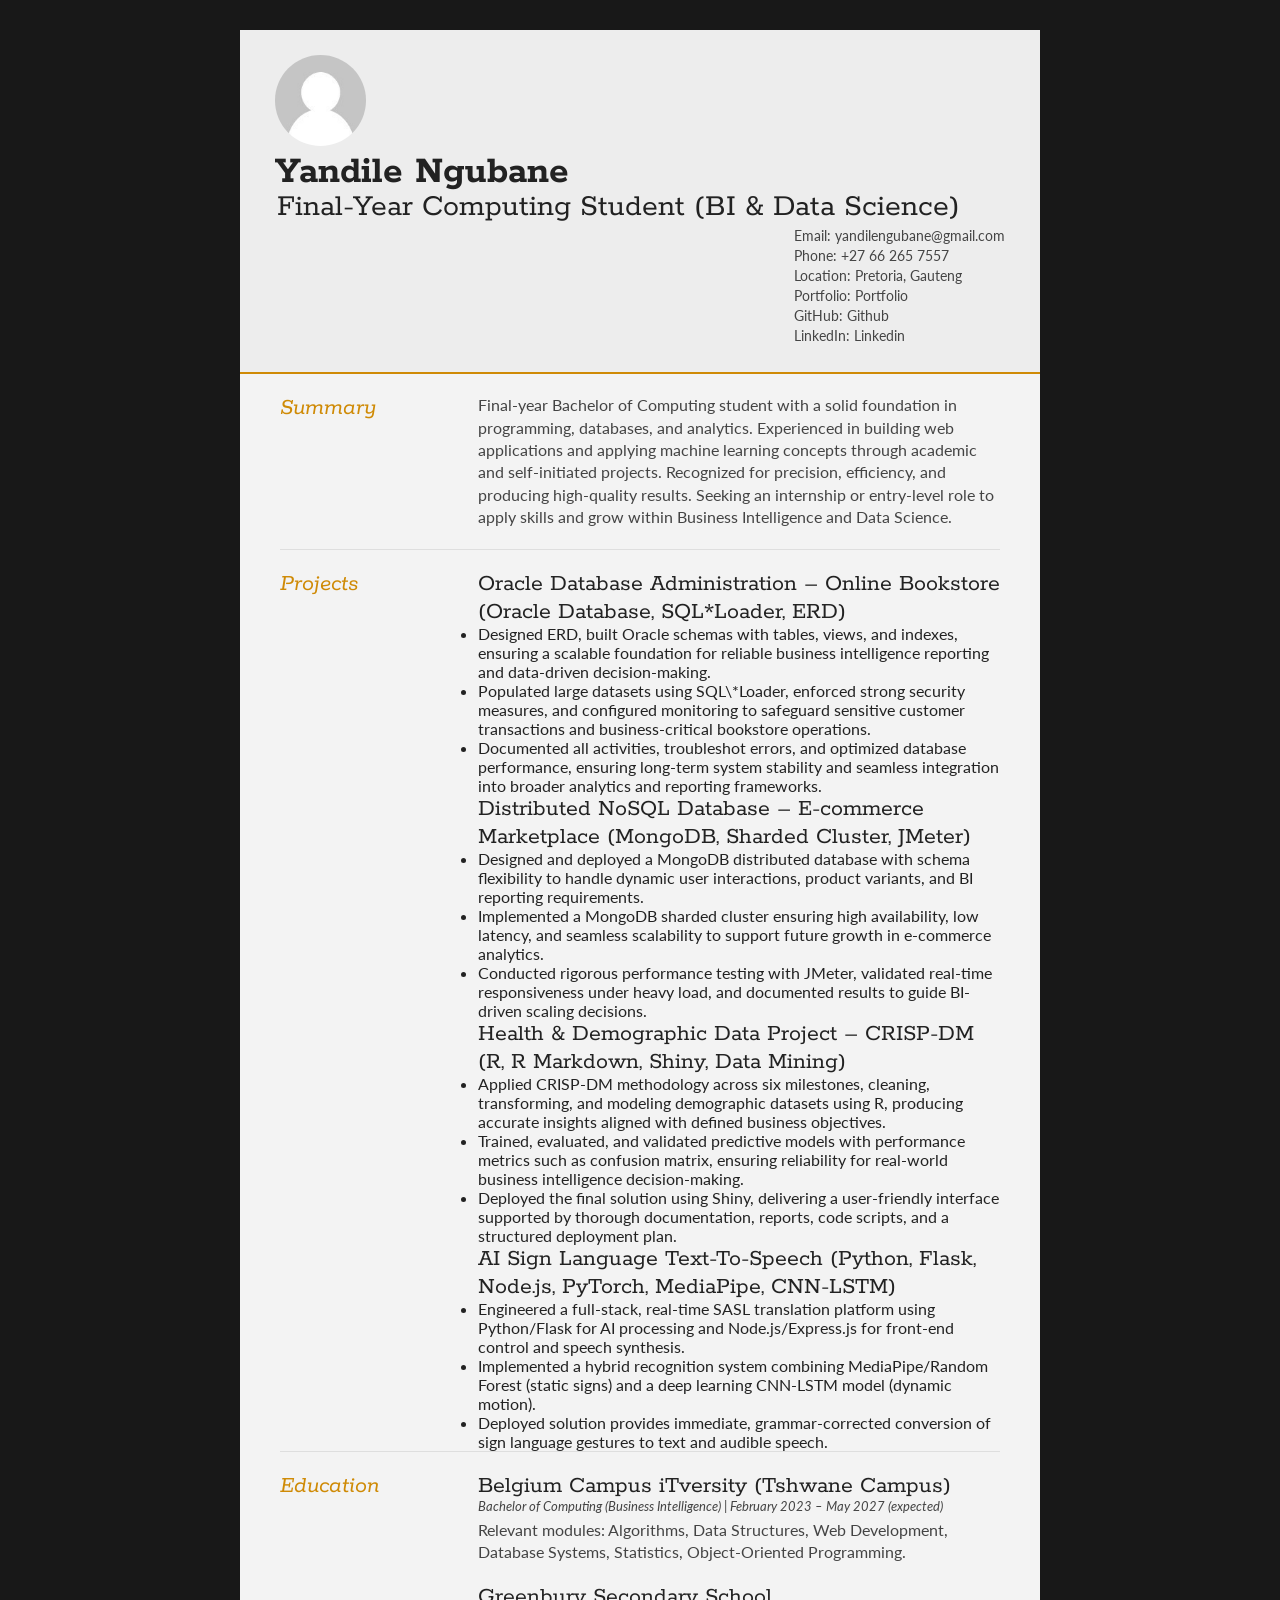
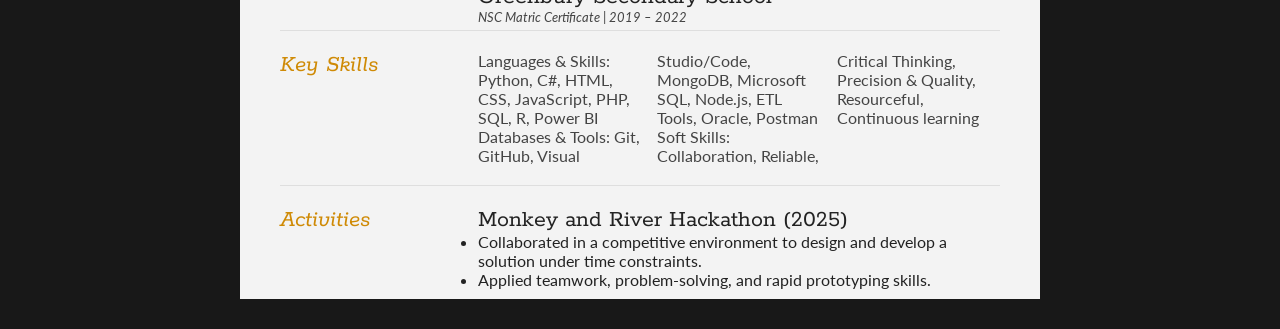
==== resume/index.html @ 49eb4b62 "Add files via upload" ====
<!DOCTYPE html>
<html lang="en">
<head>
    <title>Yandile Ngubane - Curriculum Vitae</title>

    <meta name="viewport" content="width=device-width"/>
    <meta name="description" content="Curriculum Vitae of Yandile Ngubane"/>
    <meta charset="UTF-8"> 

    <link rel="stylesheet" href="style.css" />
    <link href="https://fonts.googleapis.com/css?family=Rokkitt:400,700|Lato:400,300" rel="stylesheet" type="text/css">
</head>
<body id="top">
<div id="cv" class="instaFade">
    <div class="mainDetails">
        <div id="headshot" class="quickFade">
            <img src="headshot.jpg" alt="Yandile Ngubane Profile Picture" /> 
        </div>

        <div id="name">
            <h1 class="quickFade delayTwo">Yandile Ngubane</h1>
            <h2 class="quickFade delayThree">Final-Year Computing Student (BI & Data Science)</h2>
        </div>

        <div id="contactDetails" class="quickFade delayFour">
            <ul>
                <li>Email: <a href="mailto:yandilengubane@gmail.com">yandilengubane@gmail.com</a></li>
                <li>Phone: +27 66 265 7557</li>
                <li>Location: Pretoria, Gauteng</li>
                <li>Portfolio: <a href="https://natidaschoolboy.github.io/yandilengubanecv.github.io/" target="_blank">Portfolio</a></li>
                <li>GitHub: <a href="https://github.com/natidaschoolboy" target="_blank">Github</a></li>
                <li>LinkedIn: <a href="https://www.linkedin.com/in/yandile-ngubane-a093a6238?utm_source=share&utm_campaign=share_via&utm_content=profile&utm_medium=android_app" target="_blank">Linkedin</a></li>
            </ul>
        </div>
        <div class="clear"></div>
    </div>

    <div id="mainArea" class="quickFade delayFive">
        <section>
            <article>
                <div class="sectionTitle">
                    <h1>Summary</h1>
                </div>
                <div class="sectionContent">
                    <p>Final-year Bachelor of Computing student with a solid foundation in programming, databases, and analytics. Experienced in building web applications and applying machine learning concepts through academic and self-initiated projects. Recognized for precision, efficiency, and producing high-quality results. Seeking an internship or entry-level role to apply skills and grow within Business Intelligence and Data Science.</p>
                </div>
            </article>
            <div class="clear"></div>
        </section>

        <section>
            <div class="sectionTitle">
                <h1>Projects</h1>
            </div>
            <div class="sectionContent">
                
                <article>
                    <h2>Oracle Database Administration – Online Bookstore (Oracle Database, SQL*Loader, ERD)</h2>
                    <ul>
                        <li>Designed ERD, built Oracle schemas with tables, views, and indexes, ensuring a scalable foundation for reliable business intelligence reporting and data-driven decision-making.</li>
                        <li>Populated large datasets using SQL\*Loader, enforced strong security measures, and configured monitoring to safeguard sensitive customer transactions and business-critical bookstore operations.</li>
                        <li>Documented all activities, troubleshot errors, and optimized database performance, ensuring long-term system stability and seamless integration into broader analytics and reporting frameworks.</li>
                    </ul>
                </article>

                <article>
                    <h2>Distributed NoSQL Database – E-commerce Marketplace (MongoDB, Sharded Cluster, JMeter)</h2>
                    <ul>
                        <li>Designed and deployed a MongoDB distributed database with schema flexibility to handle dynamic user interactions, product variants, and BI reporting requirements.</li>
                        <li>Implemented a MongoDB sharded cluster ensuring high availability, low latency, and seamless scalability to support future growth in e-commerce analytics.</li>
                        <li>Conducted rigorous performance testing with JMeter, validated real-time responsiveness under heavy load, and documented results to guide BI-driven scaling decisions.</li>
                    </ul>
                </article>

                <article>
                    <h2>Health & Demographic Data Project – CRISP-DM (R, R Markdown, Shiny, Data Mining)</h2>
                    <ul>
                        <li>Applied CRISP-DM methodology across six milestones, cleaning, transforming, and modeling demographic datasets using R, producing accurate insights aligned with defined business objectives.</li>
                        <li>Trained, evaluated, and validated predictive models with performance metrics such as confusion matrix, ensuring reliability for real-world business intelligence decision-making.</li>
                        <li>Deployed the final solution using Shiny, delivering a user-friendly interface supported by thorough documentation, reports, code scripts, and a structured deployment plan.</li>
                    </ul>
                </article>
                
                <article>
                    <h2>AI Sign Language Text-To-Speech (Python, Flask, Node.js, PyTorch, MediaPipe, CNN-LSTM)</h2>
                    <ul>
                        <li>Engineered a full-stack, real-time SASL translation platform using Python/Flask for AI processing and Node.js/Express.js for front-end control and speech synthesis.</li>
                        <li>Implemented a hybrid recognition system combining MediaPipe/Random Forest (static signs) and a deep learning CNN-LSTM model (dynamic motion).</li>
                        <li>Deployed solution provides immediate, grammar-corrected conversion of sign language gestures to text and audible speech.</li>
                    </ul>
                </article>
            </div>
            <div class="clear"></div>
        </section>

        <section>
            <div class="sectionTitle">
                <h1>Education</h1>
            </div>
            <div class="sectionContent">
                <article>
                    <h2>Belgium Campus iTversity (Tshwane Campus)</h2>
                    <p class="subDetails">Bachelor of Computing (Business Intelligence) | February 2023 – May 2027 (expected)</p>
                    <p>Relevant modules: Algorithms, Data Structures, Web Development, Database Systems, Statistics, Object-Oriented Programming.</p>
                </article>
                <article>
                    <h2>Greenbury Secondary School</h2>
                    <p class="subDetails">NSC Matric Certificate | 2019 – 2022</p>
                </article>
            </div>
            <div class="clear"></div>
        </section>
        
        <section>
            <div class="sectionTitle">
                <h1>Key Skills</h1>
            </div>
            <div class="sectionContent">
                <ul class="keySkills">
                    <li>Languages & Skills: Python, C#, HTML, CSS, JavaScript, PHP, SQL, R, Power BI</li>
                    <li>Databases & Tools: Git, GitHub, Visual Studio/Code, MongoDB, Microsoft SQL, Node.js, ETL Tools, Oracle, Postman</li>
                    <li>Soft Skills: Collaboration, Reliable, Critical Thinking, Precision & Quality, Resourceful, Continuous learning</li>
                </ul>
            </div>
            <div class="clear"></div>
        </section>

        <section>
            <div class="sectionTitle">
                <h1>Activities</h1>
            </div>
            <div class="sectionContent">
                <article>
                    <h2>Monkey and River Hackathon (2025)</h2>
                    <ul>
                        <li>Collaborated in a competitive environment to design and develop a solution under time constraints.</li>
                        <li>Applied teamwork, problem-solving, and rapid prototyping skills.</li>
                    </ul>
                </article>
            </div>
            <div class="clear"></div>
        </section>

    </div>
</div>
</body>
</html>
---- resume/style.css ----
html,body,div,span,object,iframe,h1,h2,h3,h4,h5,h6,p,blockquote,pre,abbr,address,cite,code,del,dfn,em,img,ins,kbd,q,samp,small,strong,sub,sup,var,b,i,dl,dt,dd,ol,ul,li,fieldset,form,label,legend,table,caption,tbody,tfoot,thead,tr,th,td,article,aside,canvas,details,figcaption,figure,footer,header,hgroup,menu,nav,section,summary,time,mark,audio,video {
border:0;
font:inherit;
font-size:100%;
margin:0;
padding:0;
vertical-align:baseline;
}

article,aside,details,figcaption,figure,footer,header,hgroup,menu,nav,section {
display:block;
}

html, body {background: #181818; font-family: 'Lato', helvetica, arial, sans-serif; font-size: 16px; color: #222;}

.clear {clear: both;}

p {
	font-size: 1em;
	line-height: 1.4em;
	margin-bottom: 20px;
	color: #444;
}

#cv {
	width: 90%;
	max-width: 800px;
	background: #f3f3f3;
	margin: 30px auto;
}

.mainDetails {
	padding: 25px 35px;
	border-bottom: 2px solid #cf8a05;
	background: #ededed;
}

#name h1 {
	font-size: 2.5em;
	font-weight: 700;
	font-family: 'Rokkitt', Helvetica, Arial, sans-serif;
	margin-bottom: -6px;
}

#name h2 {
	font-size: 2em;
	margin-left: 2px;
	font-family: 'Rokkitt', Helvetica, Arial, sans-serif;
}

#mainArea {
	padding: 0 40px;
}

#headshot {
	width: 12.5%;
	float: left;
	margin-right: 30px;
}

#headshot img {
	width: 100%;
	height: auto;
	-webkit-border-radius: 50px;
	border-radius: 50px;
}

#name {
	float: left;
}

#contactDetails {
	float: right;
}

#contactDetails ul {
	list-style-type: none;
	font-size: 0.9em;
	margin-top: 2px;
}

#contactDetails ul li {
	margin-bottom: 3px;
	color: #444;
}

#contactDetails ul li a, a[href^=tel] {
	color: #444; 
	text-decoration: none;
	-webkit-transition: all .3s ease-in;
	-moz-transition: all .3s ease-in;
	-o-transition: all .3s ease-in;
	-ms-transition: all .3s ease-in;
	transition: all .3s ease-in;
}

#contactDetails ul li a:hover { 
	color: #cf8a05;
}


section {
	border-top: 1px solid #dedede;
	padding: 20px 0 0;
}

section:first-child {
	border-top: 0;
}

section:last-child {
	padding: 20px 0 10px;
}

.sectionTitle {
	float: left;
	width: 25%;
}

.sectionContent {
	float: right;
	width: 72.5%;
}

.sectionTitle h1 {
	font-family: 'Rokkitt', Helvetica, Arial, sans-serif;
	font-style: italic;
	font-size: 1.5em;
	color: #cf8a05;
}

.sectionContent h2 {
	font-family: 'Rokkitt', Helvetica, Arial, sans-serif;
	font-size: 1.5em;
	margin-bottom: -2px;
}

.subDetails {
	font-size: 0.8em;
	font-style: italic;
	margin-bottom: 3px;
}

.keySkills {
	list-style-type: none;
	-moz-column-count:3;
	-webkit-column-count:3;
	column-count:3;
	margin-bottom: 20px;
	font-size: 1em;
	color: #444;
}

.keySkills ul li {
	margin-bottom: 3px;
}

@media all and (min-width: 602px) and (max-width: 800px) {
	#headshot {
		display: none;
	}
	
	.keySkills {
	-moz-column-count:2;
	-webkit-column-count:2;
	column-count:2;
	}
}

@media all and (max-width: 601px) {
	#cv {
		width: 95%;
		margin: 10px auto;
		min-width: 280px;
	}
	
	#headshot {
		display: none;
	}
	
	#name, #contactDetails {
		float: none;
		width: 100%;
		text-align: center;
	}
	
	.sectionTitle, .sectionContent {
		float: none;
		width: 100%;
	}
	
	.sectionTitle {
		margin-left: -2px;
		font-size: 1.25em;
	}
	
	.keySkills {
		-moz-column-count:2;
		-webkit-column-count:2;
		column-count:2;
	}
}

@media all and (max-width: 480px) {
	.mainDetails {
		padding: 15px 15px;
	}
	
	section {
		padding: 15px 0 0;
	}
	
	#mainArea {
		padding: 0 25px;
	}

	
	.keySkills {
	-moz-column-count:1;
	-webkit-column-count:1;
	column-count:1;
	}
	
	#name h1 {
		line-height: .8em;
		margin-bottom: 4px;
	}
}

@media print {
    #cv {
        width: 100%;
    }
}

@-webkit-keyframes reset {
	0% {
		opacity: 0;
	}
	100% {
		opacity: 0;
	}
}

@-webkit-keyframes fade-in {
	0% {
		opacity: 0;
	}
	40% {
		opacity: 0;
	}
	100% {
		opacity: 1;
	}
}

@-moz-keyframes reset {
	0% {
		opacity: 0;
	}
	100% {
		opacity: 0;
	}
}

@-moz-keyframes fade-in {
	0% {
		opacity: 0;
	}
	40% {
		opacity: 0;
	}
	100% {
		opacity: 1;
	}
}

@keyframes reset {
	0% {
		opacity: 0;
	}
	100% {
		opacity: 0;
	}
}

@keyframes fade-in {
	0% {
		opacity: 0;
	}
	40% {
		opacity: 0;
	}
	100% {
		opacity: 1;
	}
}

.instaFade {
    -webkit-animation-name: reset, fade-in;
    -webkit-animation-duration: 1.5s;
    -webkit-animation-timing-function: ease-in;
	
	-moz-animation-name: reset, fade-in;
    -moz-animation-duration: 1.5s;
    -moz-animation-timing-function: ease-in;
	
	animation-name: reset, fade-in;
    animation-duration: 1.5s;
    animation-timing-function: ease-in;
}

.quickFade {
    -webkit-animation-name: reset, fade-in;
    -webkit-animation-duration: 2.5s;
    -webkit-animation-timing-function: ease-in;
	
	-moz-animation-name: reset, fade-in;
    -moz-animation-duration: 2.5s;
    -moz-animation-timing-function: ease-in;
	
	animation-name: reset, fade-in;
    animation-duration: 2.5s;
    animation-timing-function: ease-in;
}
 
.delayOne {
	-webkit-animation-delay: 0, .5s;
	-moz-animation-delay: 0, .5s;
	animation-delay: 0, .5s;
}

.delayTwo {
	-webkit-animation-delay: 0, 1s;
	-moz-animation-delay: 0, 1s;
	animation-delay: 0, 1s;
}

.delayThree {
	-webkit-animation-delay: 0, 1.5s;
	-moz-animation-delay: 0, 1.5s;
	animation-delay: 0, 1.5s;
}

.delayFour {
	-webkit-animation-delay: 0, 2s;
	-moz-animation-delay: 0, 2s;
	animation-delay: 0, 2s;
}

.delayFive {
	-webkit-animation-delay: 0, 2.5s;
	-moz-animation-delay: 0, 2.5s;
	animation-delay: 0, 2.5s;
}
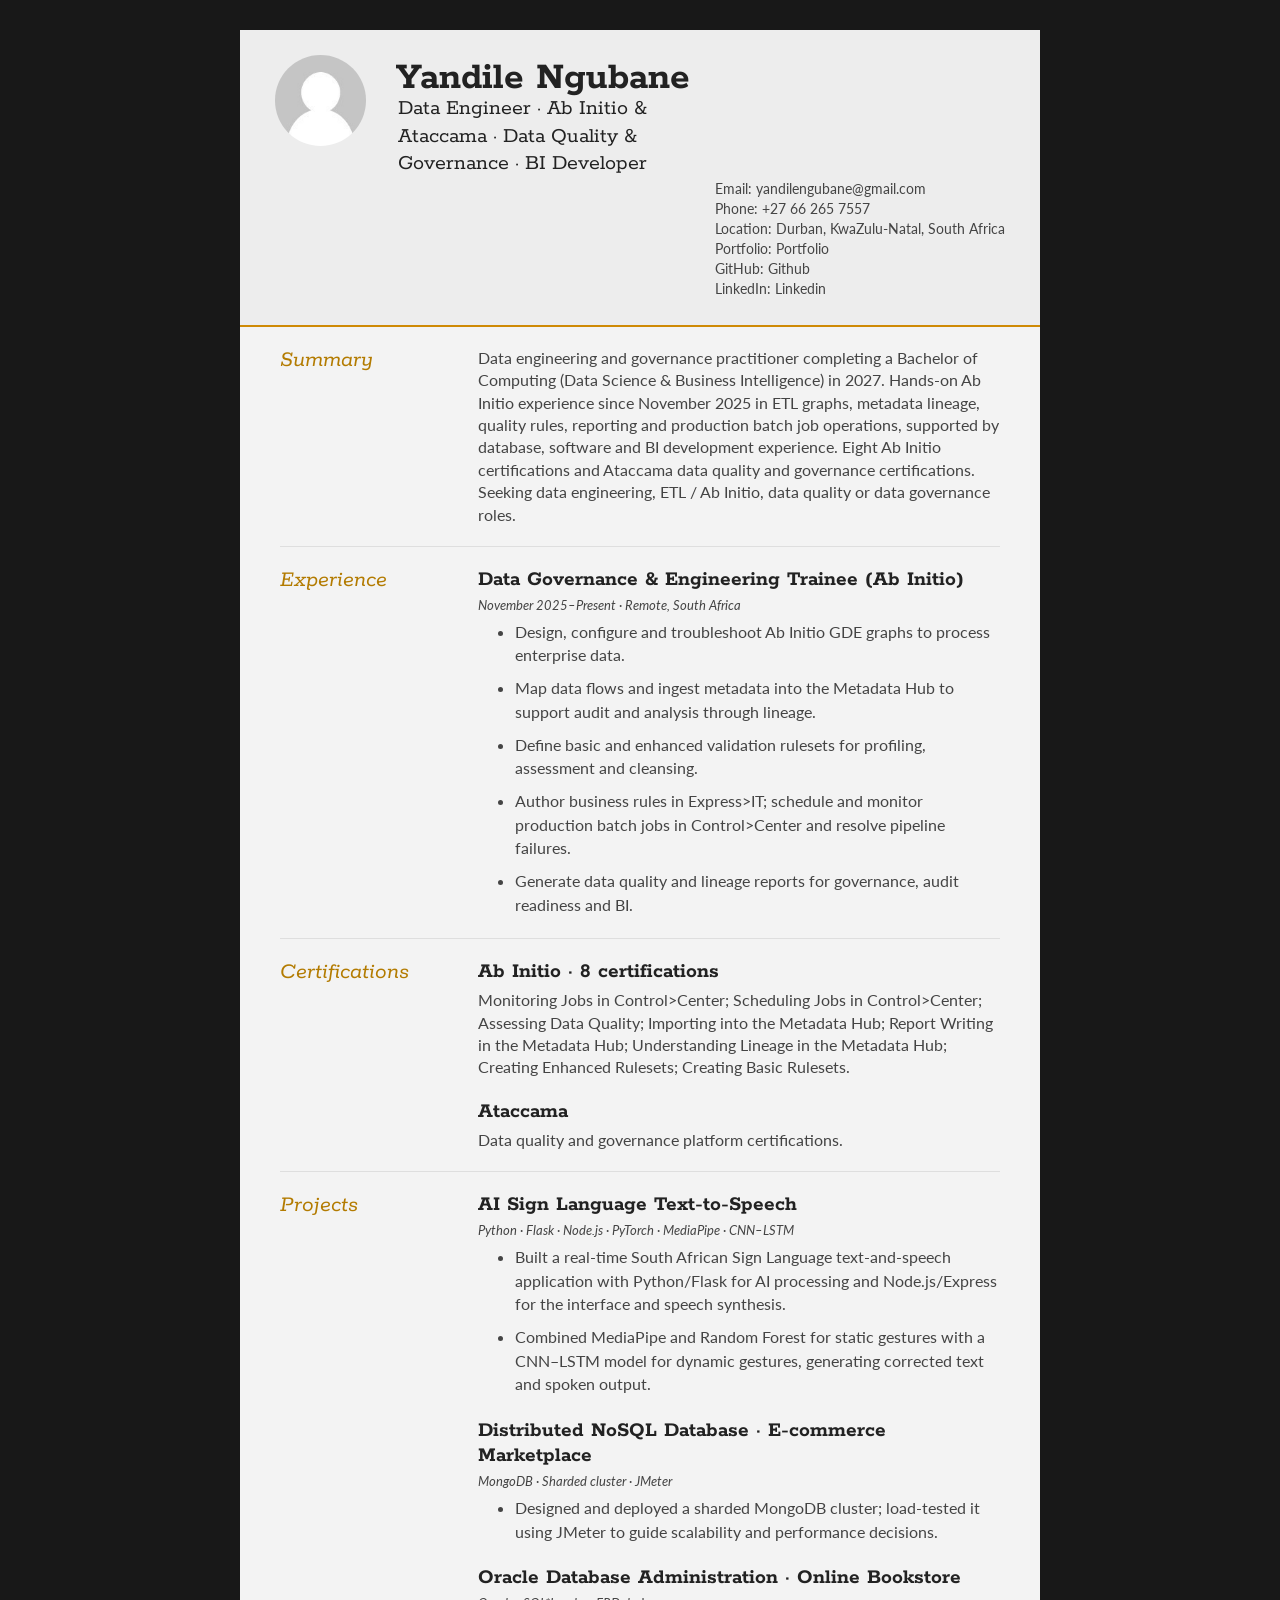
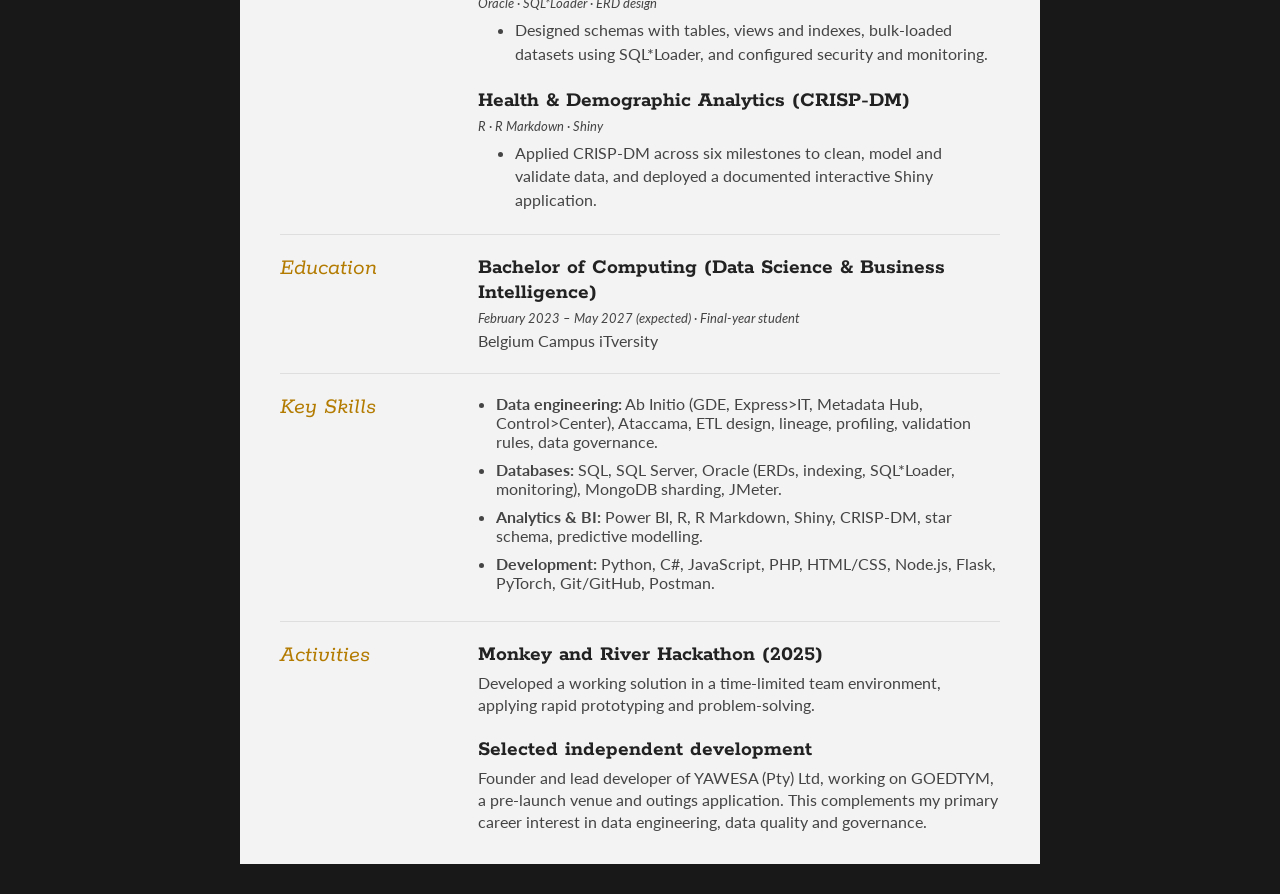
==== commit 43b6ea52: "Add files via upload" ====
--- a/resume/index.html
+++ b/resume/index.html
@@ -1,147 +1,99 @@
-<!DOCTYPE html>
-<html lang="en">
-<head>
-    <title>Yandile Ngubane - Curriculum Vitae</title>
-
-    <meta name="viewport" content="width=device-width"/>
-    <meta name="description" content="Curriculum Vitae of Yandile Ngubane"/>
-    <meta charset="UTF-8"> 
-
-    <link rel="stylesheet" href="style.css" />
-    <link href="https://fonts.googleapis.com/css?family=Rokkitt:400,700|Lato:400,300" rel="stylesheet" type="text/css">
-</head>
-<body id="top">
-<div id="cv" class="instaFade">
-    <div class="mainDetails">
-        <div id="headshot" class="quickFade">
-            <img src="headshot.jpg" alt="Yandile Ngubane Profile Picture" /> 
-        </div>
-
-        <div id="name">
-            <h1 class="quickFade delayTwo">Yandile Ngubane</h1>
-            <h2 class="quickFade delayThree">Final-Year Computing Student (BI & Data Science)</h2>
-        </div>
-
-        <div id="contactDetails" class="quickFade delayFour">
-            <ul>
-                <li>Email: <a href="mailto:yandilengubane@gmail.com">yandilengubane@gmail.com</a></li>
-                <li>Phone: +27 66 265 7557</li>
-                <li>Location: Pretoria, Gauteng</li>
-                <li>Portfolio: <a href="https://natidaschoolboy.github.io/yandilengubanecv.github.io/" target="_blank">Portfolio</a></li>
-                <li>GitHub: <a href="https://github.com/natidaschoolboy" target="_blank">Github</a></li>
-                <li>LinkedIn: <a href="https://www.linkedin.com/in/yandile-ngubane-a093a6238?utm_source=share&utm_campaign=share_via&utm_content=profile&utm_medium=android_app" target="_blank">Linkedin</a></li>
-            </ul>
-        </div>
-        <div class="clear"></div>
-    </div>
-
-    <div id="mainArea" class="quickFade delayFive">
-        <section>
-            <article>
-                <div class="sectionTitle">
-                    <h1>Summary</h1>
-                </div>
-                <div class="sectionContent">
-                    <p>Final-year Bachelor of Computing student with a solid foundation in programming, databases, and analytics. Experienced in building web applications and applying machine learning concepts through academic and self-initiated projects. Recognized for precision, efficiency, and producing high-quality results. Seeking an internship or entry-level role to apply skills and grow within Business Intelligence and Data Science.</p>
-                </div>
-            </article>
-            <div class="clear"></div>
-        </section>
-
-        <section>
-            <div class="sectionTitle">
-                <h1>Projects</h1>
-            </div>
-            <div class="sectionContent">
-                
-                <article>
-                    <h2>Oracle Database Administration – Online Bookstore (Oracle Database, SQL*Loader, ERD)</h2>
-                    <ul>
-                        <li>Designed ERD, built Oracle schemas with tables, views, and indexes, ensuring a scalable foundation for reliable business intelligence reporting and data-driven decision-making.</li>
-                        <li>Populated large datasets using SQL\*Loader, enforced strong security measures, and configured monitoring to safeguard sensitive customer transactions and business-critical bookstore operations.</li>
-                        <li>Documented all activities, troubleshot errors, and optimized database performance, ensuring long-term system stability and seamless integration into broader analytics and reporting frameworks.</li>
-                    </ul>
-                </article>
-
-                <article>
-                    <h2>Distributed NoSQL Database – E-commerce Marketplace (MongoDB, Sharded Cluster, JMeter)</h2>
-                    <ul>
-                        <li>Designed and deployed a MongoDB distributed database with schema flexibility to handle dynamic user interactions, product variants, and BI reporting requirements.</li>
-                        <li>Implemented a MongoDB sharded cluster ensuring high availability, low latency, and seamless scalability to support future growth in e-commerce analytics.</li>
-                        <li>Conducted rigorous performance testing with JMeter, validated real-time responsiveness under heavy load, and documented results to guide BI-driven scaling decisions.</li>
-                    </ul>
-                </article>
-
-                <article>
-                    <h2>Health & Demographic Data Project – CRISP-DM (R, R Markdown, Shiny, Data Mining)</h2>
-                    <ul>
-                        <li>Applied CRISP-DM methodology across six milestones, cleaning, transforming, and modeling demographic datasets using R, producing accurate insights aligned with defined business objectives.</li>
-                        <li>Trained, evaluated, and validated predictive models with performance metrics such as confusion matrix, ensuring reliability for real-world business intelligence decision-making.</li>
-                        <li>Deployed the final solution using Shiny, delivering a user-friendly interface supported by thorough documentation, reports, code scripts, and a structured deployment plan.</li>
-                    </ul>
-                </article>
-                
-                <article>
-                    <h2>AI Sign Language Text-To-Speech (Python, Flask, Node.js, PyTorch, MediaPipe, CNN-LSTM)</h2>
-                    <ul>
-                        <li>Engineered a full-stack, real-time SASL translation platform using Python/Flask for AI processing and Node.js/Express.js for front-end control and speech synthesis.</li>
-                        <li>Implemented a hybrid recognition system combining MediaPipe/Random Forest (static signs) and a deep learning CNN-LSTM model (dynamic motion).</li>
-                        <li>Deployed solution provides immediate, grammar-corrected conversion of sign language gestures to text and audible speech.</li>
-                    </ul>
-                </article>
-            </div>
-            <div class="clear"></div>
-        </section>
-
-        <section>
-            <div class="sectionTitle">
-                <h1>Education</h1>
-            </div>
-            <div class="sectionContent">
-                <article>
-                    <h2>Belgium Campus iTversity (Tshwane Campus)</h2>
-                    <p class="subDetails">Bachelor of Computing (Business Intelligence) | February 2023 – May 2027 (expected)</p>
-                    <p>Relevant modules: Algorithms, Data Structures, Web Development, Database Systems, Statistics, Object-Oriented Programming.</p>
-                </article>
-                <article>
-                    <h2>Greenbury Secondary School</h2>
-                    <p class="subDetails">NSC Matric Certificate | 2019 – 2022</p>
-                </article>
-            </div>
-            <div class="clear"></div>
-        </section>
-        
-        <section>
-            <div class="sectionTitle">
-                <h1>Key Skills</h1>
-            </div>
-            <div class="sectionContent">
-                <ul class="keySkills">
-                    <li>Languages & Skills: Python, C#, HTML, CSS, JavaScript, PHP, SQL, R, Power BI</li>
-                    <li>Databases & Tools: Git, GitHub, Visual Studio/Code, MongoDB, Microsoft SQL, Node.js, ETL Tools, Oracle, Postman</li>
-                    <li>Soft Skills: Collaboration, Reliable, Critical Thinking, Precision & Quality, Resourceful, Continuous learning</li>
-                </ul>
-            </div>
-            <div class="clear"></div>
-        </section>
-
-        <section>
-            <div class="sectionTitle">
-                <h1>Activities</h1>
-            </div>
-            <div class="sectionContent">
-                <article>
-                    <h2>Monkey and River Hackathon (2025)</h2>
-                    <ul>
-                        <li>Collaborated in a competitive environment to design and develop a solution under time constraints.</li>
-                        <li>Applied teamwork, problem-solving, and rapid prototyping skills.</li>
-                    </ul>
-                </article>
-            </div>
-            <div class="clear"></div>
-        </section>
-
-    </div>
-</div>
-</body>
-</html>
+<!DOCTYPE html>
+
+<html lang="en-ZA">
+<head>
+<title>Yandile Ngubane | Online Résumé — Data Engineer, Ab Initio &amp; Ataccama</title>
+<meta content="width=device-width" name="viewport"/>
+<meta content="Online résumé of Yandile Ngubane: Ab Initio data engineering and governance experience since 2025, Ataccama, ETL, data quality, BI and selected technical projects." name="description"/>
+<meta charset="utf-8"/>
+<link href="style.css" rel="stylesheet"/>
+<link href="https://fonts.googleapis.com/css?family=Rokkitt:400,700|Lato:400,300" rel="stylesheet" type="text/css"/>
+<meta content="#181818" name="theme-color"/><meta content="index, follow" name="robots"/><link href="https://natidaschoolboy.github.io/yandilengubane/resume/" rel="canonical"/><link href="../assets/favicon-32.png" rel="icon"/><meta content="Yandile Ngubane | Data Engineering &amp; Data Governance Résumé" property="og:title"/><meta content="Ab Initio, Ataccama, data lineage, data quality, SQL, analytics and technical project experience." property="og:description"/><meta content="https://natidaschoolboy.github.io/yandilengubane/resume/" property="og:url"/><meta content="https://natidaschoolboy.github.io/yandilengubane/assets/social-preview.jpg" property="og:image"/></head>
+<body id="top">
+<div class="instaFade" id="cv">
+<div class="mainDetails">
+<div class="quickFade" id="headshot">
+<img alt="Yandile Ngubane Profile Picture" src="headshot.jpg"/>
+</div>
+<div id="name">
+<h1 class="quickFade delayTwo">Yandile Ngubane</h1>
+<h2 class="quickFade delayThree">Data Engineer · Ab Initio &amp; Ataccama · Data Quality &amp; Governance · BI Developer</h2>
+</div>
+<div class="quickFade delayFour" id="contactDetails">
+<ul>
+<li>Email: <a href="mailto:yandilengubane@gmail.com">yandilengubane@gmail.com</a></li>
+<li>Phone: +27 66 265 7557</li>
+<li>Location: Durban, KwaZulu-Natal, South Africa</li>
+<li>Portfolio: <a href="https://natidaschoolboy.github.io/yandilengubane/" rel="noopener noreferrer" target="_blank">Portfolio</a></li>
+<li>GitHub: <a href="https://github.com/natidaschoolboy" rel="noopener noreferrer" target="_blank">Github</a></li>
+<li>LinkedIn: <a href="https://www.linkedin.com/in/yandile-ngubane-a093a6238" rel="noopener noreferrer" target="_blank">Linkedin</a></li>
+</ul>
+</div>
+<div class="clear"></div>
+</div>
+<div class="quickFade delayFive" id="mainArea">
+<section>
+<article>
+<div class="sectionTitle">
+<h2>Summary</h2>
+</div>
+<div class="sectionContent"><p>Data engineering and governance practitioner completing a Bachelor of Computing (Data Science &amp; Business Intelligence) in 2027. Hands-on Ab Initio experience since November 2025 in ETL graphs, metadata lineage, quality rules, reporting and production batch job operations, supported by database, software and BI development experience. Eight Ab Initio certifications and Ataccama data quality and governance certifications. Seeking data engineering, ETL / Ab Initio, data quality or data governance roles.</p></div>
+</article>
+<div class="clear"></div>
+</section><section><div class="sectionTitle"><h2>Experience</h2></div><div class="sectionContent"><article><h3>Data Governance &amp; Engineering Trainee (Ab Initio)</h3>
+<p class="subDetails">November 2025–Present · Remote, South Africa</p>
+<ul>
+<li>Design, configure and troubleshoot Ab Initio GDE graphs to process enterprise data.</li>
+<li>Map data flows and ingest metadata into the Metadata Hub to support audit and analysis through lineage.</li>
+<li>Define basic and enhanced validation rulesets for profiling, assessment and cleansing.</li>
+<li>Author business rules in Express&gt;IT; schedule and monitor production batch jobs in Control&gt;Center and resolve pipeline failures.</li>
+<li>Generate data quality and lineage reports for governance, audit readiness and BI.</li>
+</ul></article></div><div class="clear"></div></section><section><div class="sectionTitle"><h2>Certifications</h2></div>
+<div class="sectionContent"><article><h3>Ab Initio · 8 certifications</h3>
+<p>Monitoring Jobs in Control&gt;Center; Scheduling Jobs in Control&gt;Center; Assessing Data Quality; Importing into the Metadata Hub; Report Writing in the Metadata Hub; Understanding Lineage in the Metadata Hub; Creating Enhanced Rulesets; Creating Basic Rulesets.</p></article>
+<article><h3>Ataccama</h3><p>Data quality and governance platform certifications.</p></article></div><div class="clear"></div></section>
+<section>
+<div class="sectionTitle">
+<h2>Projects</h2>
+</div>
+<div class="sectionContent"><article><h3>AI Sign Language Text-to-Speech</h3>
+<p class="subDetails">Python · Flask · Node.js · PyTorch · MediaPipe · CNN–LSTM</p>
+<ul><li>Built a real-time South African Sign Language text-and-speech application with Python/Flask for AI processing and Node.js/Express for the interface and speech synthesis.</li><li>Combined MediaPipe and Random Forest for static gestures with a CNN–LSTM model for dynamic gestures, generating corrected text and spoken output.</li></ul></article>
+<article><h3>Distributed NoSQL Database · E-commerce Marketplace</h3><p class="subDetails">MongoDB · Sharded cluster · JMeter</p>
+<ul><li>Designed and deployed a sharded MongoDB cluster; load-tested it using JMeter to guide scalability and performance decisions.</li></ul></article>
+<article><h3>Oracle Database Administration · Online Bookstore</h3><p class="subDetails">Oracle · SQL*Loader · ERD design</p>
+<ul><li>Designed schemas with tables, views and indexes, bulk-loaded datasets using SQL*Loader, and configured security and monitoring.</li></ul></article>
+<article><h3>Health &amp; Demographic Analytics (CRISP-DM)</h3><p class="subDetails">R · R Markdown · Shiny</p>
+<ul><li>Applied CRISP-DM across six milestones to clean, model and validate data, and deployed a documented interactive Shiny application.</li></ul></article></div>
+<div class="clear"></div>
+</section>
+<section>
+<div class="sectionTitle">
+<h2>Education</h2>
+</div>
+<div class="sectionContent"><article><h3>Bachelor of Computing (Data Science &amp; Business Intelligence)</h3><p class="subDetails">February 2023 – May 2027 (expected) · Final-year student</p><p>Belgium Campus iTversity</p></article></div>
+<div class="clear"></div>
+</section>
+<section>
+<div class="sectionTitle">
+<h2>Key Skills</h2>
+</div>
+<div class="sectionContent"><ul class="keySkills">
+<li><strong>Data engineering:</strong> Ab Initio (GDE, Express&gt;IT, Metadata Hub, Control&gt;Center), Ataccama, ETL design, lineage, profiling, validation rules, data governance.</li>
+<li><strong>Databases:</strong> SQL, SQL Server, Oracle (ERDs, indexing, SQL*Loader, monitoring), MongoDB sharding, JMeter.</li>
+<li><strong>Analytics &amp; BI:</strong> Power BI, R, R Markdown, Shiny, CRISP-DM, star schema, predictive modelling.</li>
+<li><strong>Development:</strong> Python, C#, JavaScript, PHP, HTML/CSS, Node.js, Flask, PyTorch, Git/GitHub, Postman.</li></ul></div>
+<div class="clear"></div>
+</section>
+<section>
+<div class="sectionTitle">
+<h2>Activities</h2>
+</div>
+<div class="sectionContent"><article><h3>Monkey and River Hackathon (2025)</h3><p>Developed a working solution in a time-limited team environment, applying rapid prototyping and problem-solving.</p></article>
+<article><h3>Selected independent development</h3><p>Founder and lead developer of YAWESA (Pty) Ltd, working on GOEDTYM, a pre-launch venue and outings application. This complements my primary career interest in data engineering, data quality and governance.</p></article></div>
+<div class="clear"></div>
+</section>
+</div>
+</div>
+</body>
+</html>
--- a/resume/style.css
+++ b/resume/style.css
@@ -1,355 +1,374 @@
-html,body,div,span,object,iframe,h1,h2,h3,h4,h5,h6,p,blockquote,pre,abbr,address,cite,code,del,dfn,em,img,ins,kbd,q,samp,small,strong,sub,sup,var,b,i,dl,dt,dd,ol,ul,li,fieldset,form,label,legend,table,caption,tbody,tfoot,thead,tr,th,td,article,aside,canvas,details,figcaption,figure,footer,header,hgroup,menu,nav,section,summary,time,mark,audio,video {
-border:0;
-font:inherit;
-font-size:100%;
-margin:0;
-padding:0;
-vertical-align:baseline;
-}
-
-article,aside,details,figcaption,figure,footer,header,hgroup,menu,nav,section {
-display:block;
-}
-
-html, body {background: #181818; font-family: 'Lato', helvetica, arial, sans-serif; font-size: 16px; color: #222;}
-
-.clear {clear: both;}
-
-p {
-	font-size: 1em;
-	line-height: 1.4em;
-	margin-bottom: 20px;
-	color: #444;
-}
-
-#cv {
-	width: 90%;
-	max-width: 800px;
-	background: #f3f3f3;
-	margin: 30px auto;
-}
-
-.mainDetails {
-	padding: 25px 35px;
-	border-bottom: 2px solid #cf8a05;
-	background: #ededed;
-}
-
-#name h1 {
-	font-size: 2.5em;
-	font-weight: 700;
-	font-family: 'Rokkitt', Helvetica, Arial, sans-serif;
-	margin-bottom: -6px;
-}
-
-#name h2 {
-	font-size: 2em;
-	margin-left: 2px;
-	font-family: 'Rokkitt', Helvetica, Arial, sans-serif;
-}
-
-#mainArea {
-	padding: 0 40px;
-}
-
-#headshot {
-	width: 12.5%;
-	float: left;
-	margin-right: 30px;
-}
-
-#headshot img {
-	width: 100%;
-	height: auto;
-	-webkit-border-radius: 50px;
-	border-radius: 50px;
-}
-
-#name {
-	float: left;
-}
-
-#contactDetails {
-	float: right;
-}
-
-#contactDetails ul {
-	list-style-type: none;
-	font-size: 0.9em;
-	margin-top: 2px;
-}
-
-#contactDetails ul li {
-	margin-bottom: 3px;
-	color: #444;
-}
-
-#contactDetails ul li a, a[href^=tel] {
-	color: #444; 
-	text-decoration: none;
-	-webkit-transition: all .3s ease-in;
-	-moz-transition: all .3s ease-in;
-	-o-transition: all .3s ease-in;
-	-ms-transition: all .3s ease-in;
-	transition: all .3s ease-in;
-}
-
-#contactDetails ul li a:hover { 
-	color: #cf8a05;
-}
-
-
-section {
-	border-top: 1px solid #dedede;
-	padding: 20px 0 0;
-}
-
-section:first-child {
-	border-top: 0;
-}
-
-section:last-child {
-	padding: 20px 0 10px;
-}
-
-.sectionTitle {
-	float: left;
-	width: 25%;
-}
-
-.sectionContent {
-	float: right;
-	width: 72.5%;
-}
-
-.sectionTitle h1 {
-	font-family: 'Rokkitt', Helvetica, Arial, sans-serif;
-	font-style: italic;
-	font-size: 1.5em;
-	color: #cf8a05;
-}
-
-.sectionContent h2 {
-	font-family: 'Rokkitt', Helvetica, Arial, sans-serif;
-	font-size: 1.5em;
-	margin-bottom: -2px;
-}
-
-.subDetails {
-	font-size: 0.8em;
-	font-style: italic;
-	margin-bottom: 3px;
-}
-
-.keySkills {
-	list-style-type: none;
-	-moz-column-count:3;
-	-webkit-column-count:3;
-	column-count:3;
-	margin-bottom: 20px;
-	font-size: 1em;
-	color: #444;
-}
-
-.keySkills ul li {
-	margin-bottom: 3px;
-}
-
-@media all and (min-width: 602px) and (max-width: 800px) {
-	#headshot {
-		display: none;
-	}
-	
-	.keySkills {
-	-moz-column-count:2;
-	-webkit-column-count:2;
-	column-count:2;
-	}
-}
-
-@media all and (max-width: 601px) {
-	#cv {
-		width: 95%;
-		margin: 10px auto;
-		min-width: 280px;
-	}
-	
-	#headshot {
-		display: none;
-	}
-	
-	#name, #contactDetails {
-		float: none;
-		width: 100%;
-		text-align: center;
-	}
-	
-	.sectionTitle, .sectionContent {
-		float: none;
-		width: 100%;
-	}
-	
-	.sectionTitle {
-		margin-left: -2px;
-		font-size: 1.25em;
-	}
-	
-	.keySkills {
-		-moz-column-count:2;
-		-webkit-column-count:2;
-		column-count:2;
-	}
-}
-
-@media all and (max-width: 480px) {
-	.mainDetails {
-		padding: 15px 15px;
-	}
-	
-	section {
-		padding: 15px 0 0;
-	}
-	
-	#mainArea {
-		padding: 0 25px;
-	}
-
-	
-	.keySkills {
-	-moz-column-count:1;
-	-webkit-column-count:1;
-	column-count:1;
-	}
-	
-	#name h1 {
-		line-height: .8em;
-		margin-bottom: 4px;
-	}
-}
-
-@media print {
-    #cv {
-        width: 100%;
-    }
-}
-
-@-webkit-keyframes reset {
-	0% {
-		opacity: 0;
-	}
-	100% {
-		opacity: 0;
-	}
-}
-
-@-webkit-keyframes fade-in {
-	0% {
-		opacity: 0;
-	}
-	40% {
-		opacity: 0;
-	}
-	100% {
-		opacity: 1;
-	}
-}
-
-@-moz-keyframes reset {
-	0% {
-		opacity: 0;
-	}
-	100% {
-		opacity: 0;
-	}
-}
-
-@-moz-keyframes fade-in {
-	0% {
-		opacity: 0;
-	}
-	40% {
-		opacity: 0;
-	}
-	100% {
-		opacity: 1;
-	}
-}
-
-@keyframes reset {
-	0% {
-		opacity: 0;
-	}
-	100% {
-		opacity: 0;
-	}
-}
-
-@keyframes fade-in {
-	0% {
-		opacity: 0;
-	}
-	40% {
-		opacity: 0;
-	}
-	100% {
-		opacity: 1;
-	}
-}
-
-.instaFade {
-    -webkit-animation-name: reset, fade-in;
-    -webkit-animation-duration: 1.5s;
-    -webkit-animation-timing-function: ease-in;
-	
-	-moz-animation-name: reset, fade-in;
-    -moz-animation-duration: 1.5s;
-    -moz-animation-timing-function: ease-in;
-	
-	animation-name: reset, fade-in;
-    animation-duration: 1.5s;
-    animation-timing-function: ease-in;
-}
-
-.quickFade {
-    -webkit-animation-name: reset, fade-in;
-    -webkit-animation-duration: 2.5s;
-    -webkit-animation-timing-function: ease-in;
-	
-	-moz-animation-name: reset, fade-in;
-    -moz-animation-duration: 2.5s;
-    -moz-animation-timing-function: ease-in;
-	
-	animation-name: reset, fade-in;
-    animation-duration: 2.5s;
-    animation-timing-function: ease-in;
-}
- 
-.delayOne {
-	-webkit-animation-delay: 0, .5s;
-	-moz-animation-delay: 0, .5s;
-	animation-delay: 0, .5s;
-}
-
-.delayTwo {
-	-webkit-animation-delay: 0, 1s;
-	-moz-animation-delay: 0, 1s;
-	animation-delay: 0, 1s;
-}
-
-.delayThree {
-	-webkit-animation-delay: 0, 1.5s;
-	-moz-animation-delay: 0, 1.5s;
-	animation-delay: 0, 1.5s;
-}
-
-.delayFour {
-	-webkit-animation-delay: 0, 2s;
-	-moz-animation-delay: 0, 2s;
-	animation-delay: 0, 2s;
-}
-
-.delayFive {
-	-webkit-animation-delay: 0, 2.5s;
-	-moz-animation-delay: 0, 2.5s;
-	animation-delay: 0, 2.5s;
-}+html,body,div,span,object,iframe,h1,h2,h3,h4,h5,h6,p,blockquote,pre,abbr,address,cite,code,del,dfn,em,img,ins,kbd,q,samp,small,strong,sub,sup,var,b,i,dl,dt,dd,ol,ul,li,fieldset,form,label,legend,table,caption,tbody,tfoot,thead,tr,th,td,article,aside,canvas,details,figcaption,figure,footer,header,hgroup,menu,nav,section,summary,time,mark,audio,video {
+border:0;
+font:inherit;
+font-size:100%;
+margin:0;
+padding:0;
+vertical-align:baseline;
+}
+
+article,aside,details,figcaption,figure,footer,header,hgroup,menu,nav,section {
+display:block;
+}
+
+html, body {background: #181818; font-family: 'Lato', helvetica, arial, sans-serif; font-size: 16px; color: #222;}
+
+.clear {clear: both;}
+
+p {
+	font-size: 1em;
+	line-height: 1.4em;
+	margin-bottom: 20px;
+	color: #444;
+}
+
+#cv {
+	width: 90%;
+	max-width: 800px;
+	background: #f3f3f3;
+	margin: 30px auto;
+}
+
+.mainDetails {
+	padding: 25px 35px;
+	border-bottom: 2px solid #cf8a05;
+	background: #ededed;
+}
+
+#name h1 {
+	font-size: 2.5em;
+	font-weight: 700;
+	font-family: 'Rokkitt', Helvetica, Arial, sans-serif;
+	margin-bottom: -6px;
+}
+
+#name h2 {
+	font-size: 2em;
+	margin-left: 2px;
+	font-family: 'Rokkitt', Helvetica, Arial, sans-serif;
+}
+
+#mainArea {
+	padding: 0 40px;
+}
+
+#headshot {
+	width: 12.5%;
+	float: left;
+	margin-right: 30px;
+}
+
+#headshot img {
+	width: 100%;
+	height: auto;
+	-webkit-border-radius: 50px;
+	border-radius: 50px;
+}
+
+#name {
+	float: left;
+}
+
+#contactDetails {
+	float: right;
+}
+
+#contactDetails ul {
+	list-style-type: none;
+	font-size: 0.9em;
+	margin-top: 2px;
+}
+
+#contactDetails ul li {
+	margin-bottom: 3px;
+	color: #444;
+}
+
+#contactDetails ul li a, a[href^=tel] {
+	color: #444; 
+	text-decoration: none;
+	-webkit-transition: all .3s ease-in;
+	-moz-transition: all .3s ease-in;
+	-o-transition: all .3s ease-in;
+	-ms-transition: all .3s ease-in;
+	transition: all .3s ease-in;
+}
+
+#contactDetails ul li a:hover { 
+	color: #cf8a05;
+}
+
+
+section {
+	border-top: 1px solid #dedede;
+	padding: 20px 0 0;
+}
+
+section:first-child {
+	border-top: 0;
+}
+
+section:last-child {
+	padding: 20px 0 10px;
+}
+
+.sectionTitle {
+	float: left;
+	width: 25%;
+}
+
+.sectionContent {
+	float: right;
+	width: 72.5%;
+}
+
+.sectionTitle h1 {
+	font-family: 'Rokkitt', Helvetica, Arial, sans-serif;
+	font-style: italic;
+	font-size: 1.5em;
+	color: #cf8a05;
+}
+
+.sectionContent h2 {
+	font-family: 'Rokkitt', Helvetica, Arial, sans-serif;
+	font-size: 1.5em;
+	margin-bottom: -2px;
+}
+
+.subDetails {
+	font-size: 0.8em;
+	font-style: italic;
+	margin-bottom: 3px;
+}
+
+.keySkills {
+	list-style-type: none;
+	-moz-column-count:3;
+	-webkit-column-count:3;
+	column-count:3;
+	margin-bottom: 20px;
+	font-size: 1em;
+	color: #444;
+}
+
+.keySkills ul li {
+	margin-bottom: 3px;
+}
+
+@media all and (min-width: 602px) and (max-width: 800px) {
+	#headshot {
+		display: none;
+	}
+	
+	.keySkills {
+	-moz-column-count:2;
+	-webkit-column-count:2;
+	column-count:2;
+	}
+}
+
+@media all and (max-width: 601px) {
+	#cv {
+		width: 95%;
+		margin: 10px auto;
+		min-width: 280px;
+	}
+	
+	#headshot {
+		display: none;
+	}
+	
+	#name, #contactDetails {
+		float: none;
+		width: 100%;
+		text-align: center;
+	}
+	
+	.sectionTitle, .sectionContent {
+		float: none;
+		width: 100%;
+	}
+	
+	.sectionTitle {
+		margin-left: -2px;
+		font-size: 1.25em;
+	}
+	
+	.keySkills {
+		-moz-column-count:2;
+		-webkit-column-count:2;
+		column-count:2;
+	}
+}
+
+@media all and (max-width: 480px) {
+	.mainDetails {
+		padding: 15px 15px;
+	}
+	
+	section {
+		padding: 15px 0 0;
+	}
+	
+	#mainArea {
+		padding: 0 25px;
+	}
+
+	
+	.keySkills {
+	-moz-column-count:1;
+	-webkit-column-count:1;
+	column-count:1;
+	}
+	
+	#name h1 {
+		line-height: .8em;
+		margin-bottom: 4px;
+	}
+}
+
+@media print {
+    #cv {
+        width: 100%;
+    }
+}
+
+@-webkit-keyframes reset {
+	0% {
+		opacity: 0;
+	}
+	100% {
+		opacity: 0;
+	}
+}
+
+@-webkit-keyframes fade-in {
+	0% {
+		opacity: 0;
+	}
+	40% {
+		opacity: 0;
+	}
+	100% {
+		opacity: 1;
+	}
+}
+
+@-moz-keyframes reset {
+	0% {
+		opacity: 0;
+	}
+	100% {
+		opacity: 0;
+	}
+}
+
+@-moz-keyframes fade-in {
+	0% {
+		opacity: 0;
+	}
+	40% {
+		opacity: 0;
+	}
+	100% {
+		opacity: 1;
+	}
+}
+
+@keyframes reset {
+	0% {
+		opacity: 0;
+	}
+	100% {
+		opacity: 0;
+	}
+}
+
+@keyframes fade-in {
+	0% {
+		opacity: 0;
+	}
+	40% {
+		opacity: 0;
+	}
+	100% {
+		opacity: 1;
+	}
+}
+
+.instaFade {
+    -webkit-animation-name: reset, fade-in;
+    -webkit-animation-duration: 1.5s;
+    -webkit-animation-timing-function: ease-in;
+	
+	-moz-animation-name: reset, fade-in;
+    -moz-animation-duration: 1.5s;
+    -moz-animation-timing-function: ease-in;
+	
+	animation-name: reset, fade-in;
+    animation-duration: 1.5s;
+    animation-timing-function: ease-in;
+}
+
+.quickFade {
+    -webkit-animation-name: reset, fade-in;
+    -webkit-animation-duration: 2.5s;
+    -webkit-animation-timing-function: ease-in;
+	
+	-moz-animation-name: reset, fade-in;
+    -moz-animation-duration: 2.5s;
+    -moz-animation-timing-function: ease-in;
+	
+	animation-name: reset, fade-in;
+    animation-duration: 2.5s;
+    animation-timing-function: ease-in;
+}
+ 
+.delayOne {
+	-webkit-animation-delay: 0, .5s;
+	-moz-animation-delay: 0, .5s;
+	animation-delay: 0, .5s;
+}
+
+.delayTwo {
+	-webkit-animation-delay: 0, 1s;
+	-moz-animation-delay: 0, 1s;
+	animation-delay: 0, 1s;
+}
+
+.delayThree {
+	-webkit-animation-delay: 0, 1.5s;
+	-moz-animation-delay: 0, 1.5s;
+	animation-delay: 0, 1.5s;
+}
+
+.delayFour {
+	-webkit-animation-delay: 0, 2s;
+	-moz-animation-delay: 0, 2s;
+	animation-delay: 0, 2s;
+}
+
+.delayFive {
+	-webkit-animation-delay: 0, 2.5s;
+	-moz-animation-delay: 0, 2.5s;
+	animation-delay: 0, 2.5s;
+}
+/* Targeted résumé usability fixes; retains the source résumé typography and colour scheme. */
+.sectionTitle h2{font-family:'Rokkitt',Helvetica,Arial,sans-serif;font-style:italic;font-size:1.5em;color:#cf8a05}.sectionContent h3{font-family:'Rokkitt',Helvetica,Arial,sans-serif;font-size:1.5em;margin-bottom:-2px}.sectionContent article{margin-bottom:18px}.sectionContent article ul{padding-left:19px;margin:9px 0 20px;color:#444;line-height:1.55}
+.sectionContent article li{padding:2px 0}.keySkills{column-count:1!important}.keySkills li{margin-bottom:6px}
+#name h2{font-size:1.38em;line-height:1.25;max-width:330px}
+@media(max-width:850px){#name{max-width:100%}#contactDetails{float:none;clear:both;padding-top:13px}#headshot{width:78px}.mainDetails{padding:22px}}
+@media(max-width:601px){#name h1{line-height:1.15}#name h2{max-width:none;margin-top:5px;font-size:1.2em}#contactDetails{text-align:left;overflow-wrap:anywhere}#cv{min-width:0}}
+@media(prefers-reduced-motion:reduce){.instaFade,.quickFade{animation:none!important}}
+@media print{html,body{background:#fff!important}#cv{width:100%;max-width:none;margin:0;background:#fff}.instaFade,.quickFade{animation:none!important}.mainDetails{background:#fff}section{break-inside:avoid}a{color:#222!important}}
+
+/* CV-aligned details, original print-style resume preserved */
+.sectionTitle h2{font-family:'Rokkitt',Helvetica,Arial,sans-serif;font-size:1.45em;font-style:italic;color:#b37b00}
+.sectionContent h3{font-family:'Rokkitt',Helvetica,Arial,sans-serif;font-size:1.35em;font-weight:700;margin-bottom:5px}
+.sectionContent ul:not(.keySkills){margin:0 0 20px 18px;color:#444;line-height:1.48}
+.sectionContent li{margin-bottom:5px}
+.keySkills{columns:1;list-style:disc;margin-left:18px}
+.keySkills li{margin:0 0 9px}
+.sectionContent strong{font-weight:700}
+@media(max-width:601px){#mainArea{padding:0 22px}.mainDetails{padding:22px 20px}#name h2{font-size:1.25em}.sectionTitle h2{margin-bottom:10px}}
+@media print{html,body{background:white!important}#cv{width:100%;max-width:none;margin:0;box-shadow:none;background:white}.mainDetails{background:white}a{color:#222!important}section{break-inside:avoid}#mainArea{padding:0 25px}}
